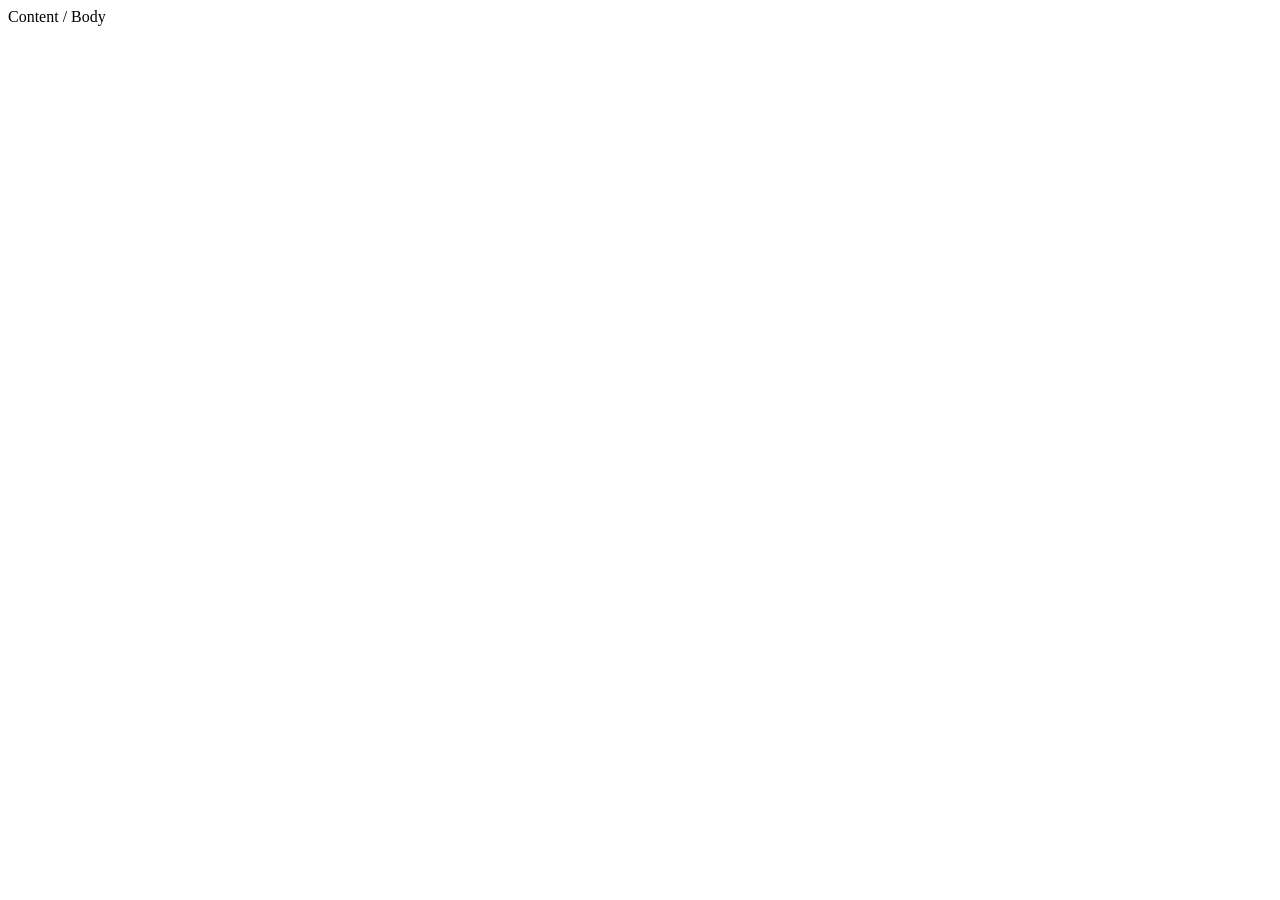
==== assets/index.html @ 329aa199 "Initial commit" ====
<!doctype html>
<html lang="en">
    <head>
        <meta charset="UTF-8">
        <meta name="viewport" content="width=device-width, initial-scale=1.0">
        <meta name="robots" content="noindex, nofollow">
        <meta http-equiv="refresh" content="0; url=../">
        <title>403 - Access Forbidden</title>
        <link rel="canonical" href="https://aneesatariq.github.io/">
    </head>
    <body>
        <h1>403</h1>
        <h2>Access Forbidden</h2>
        <p>You don't have permission to access this page or directory.</p>
        <a href="/">Return to Homepage</a>
    </body>
</html>
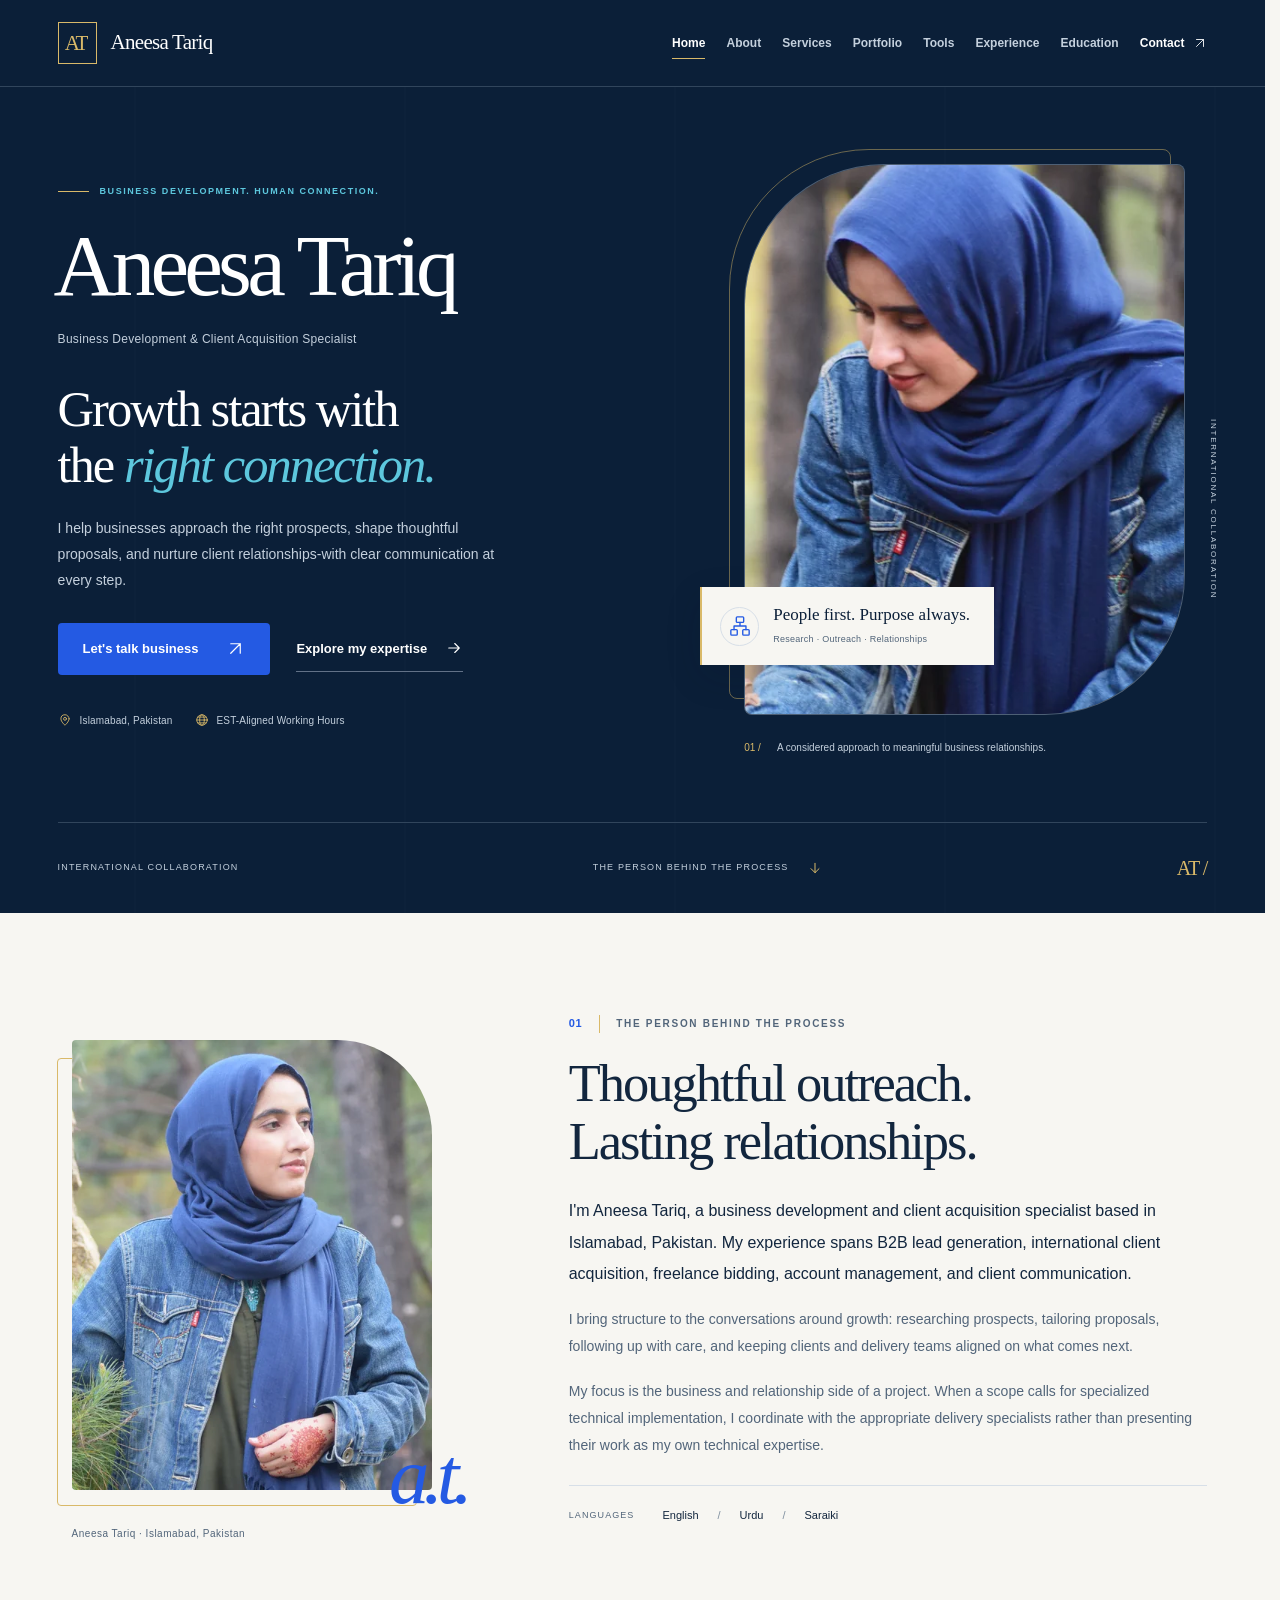
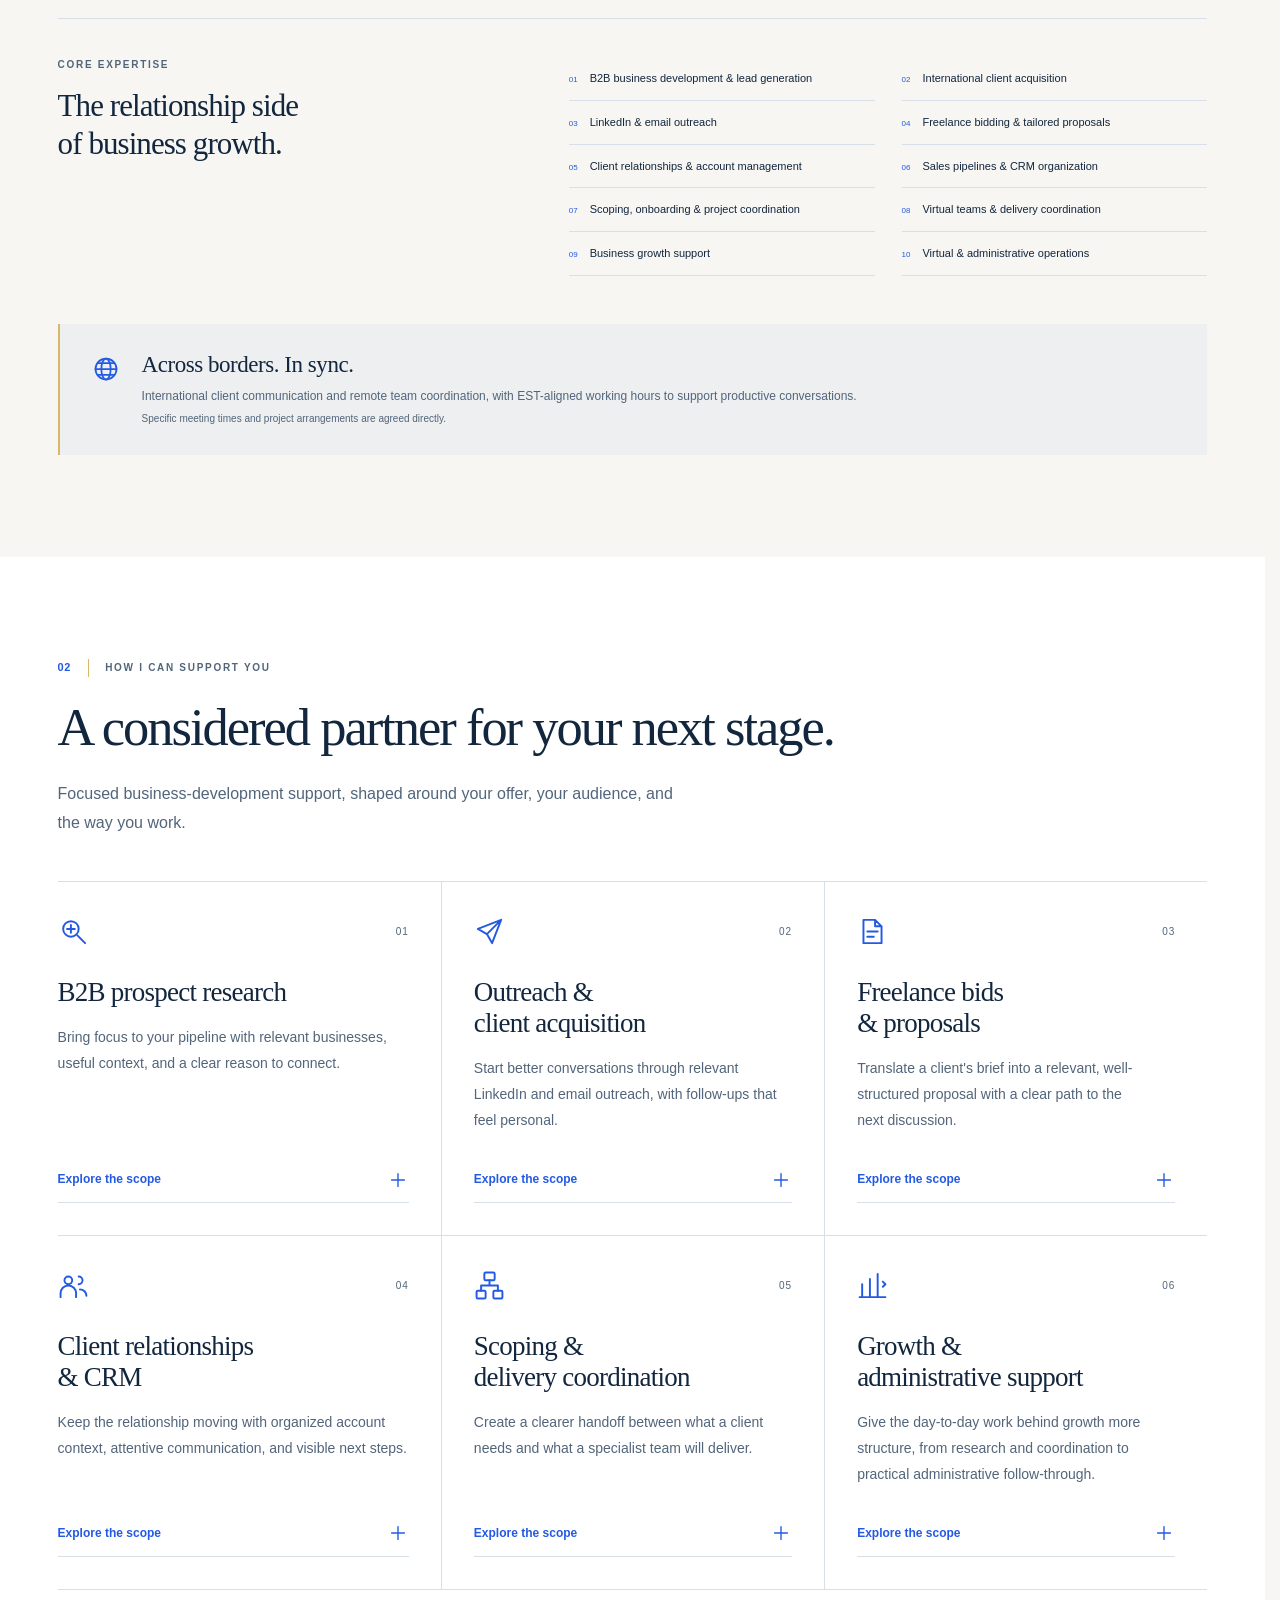
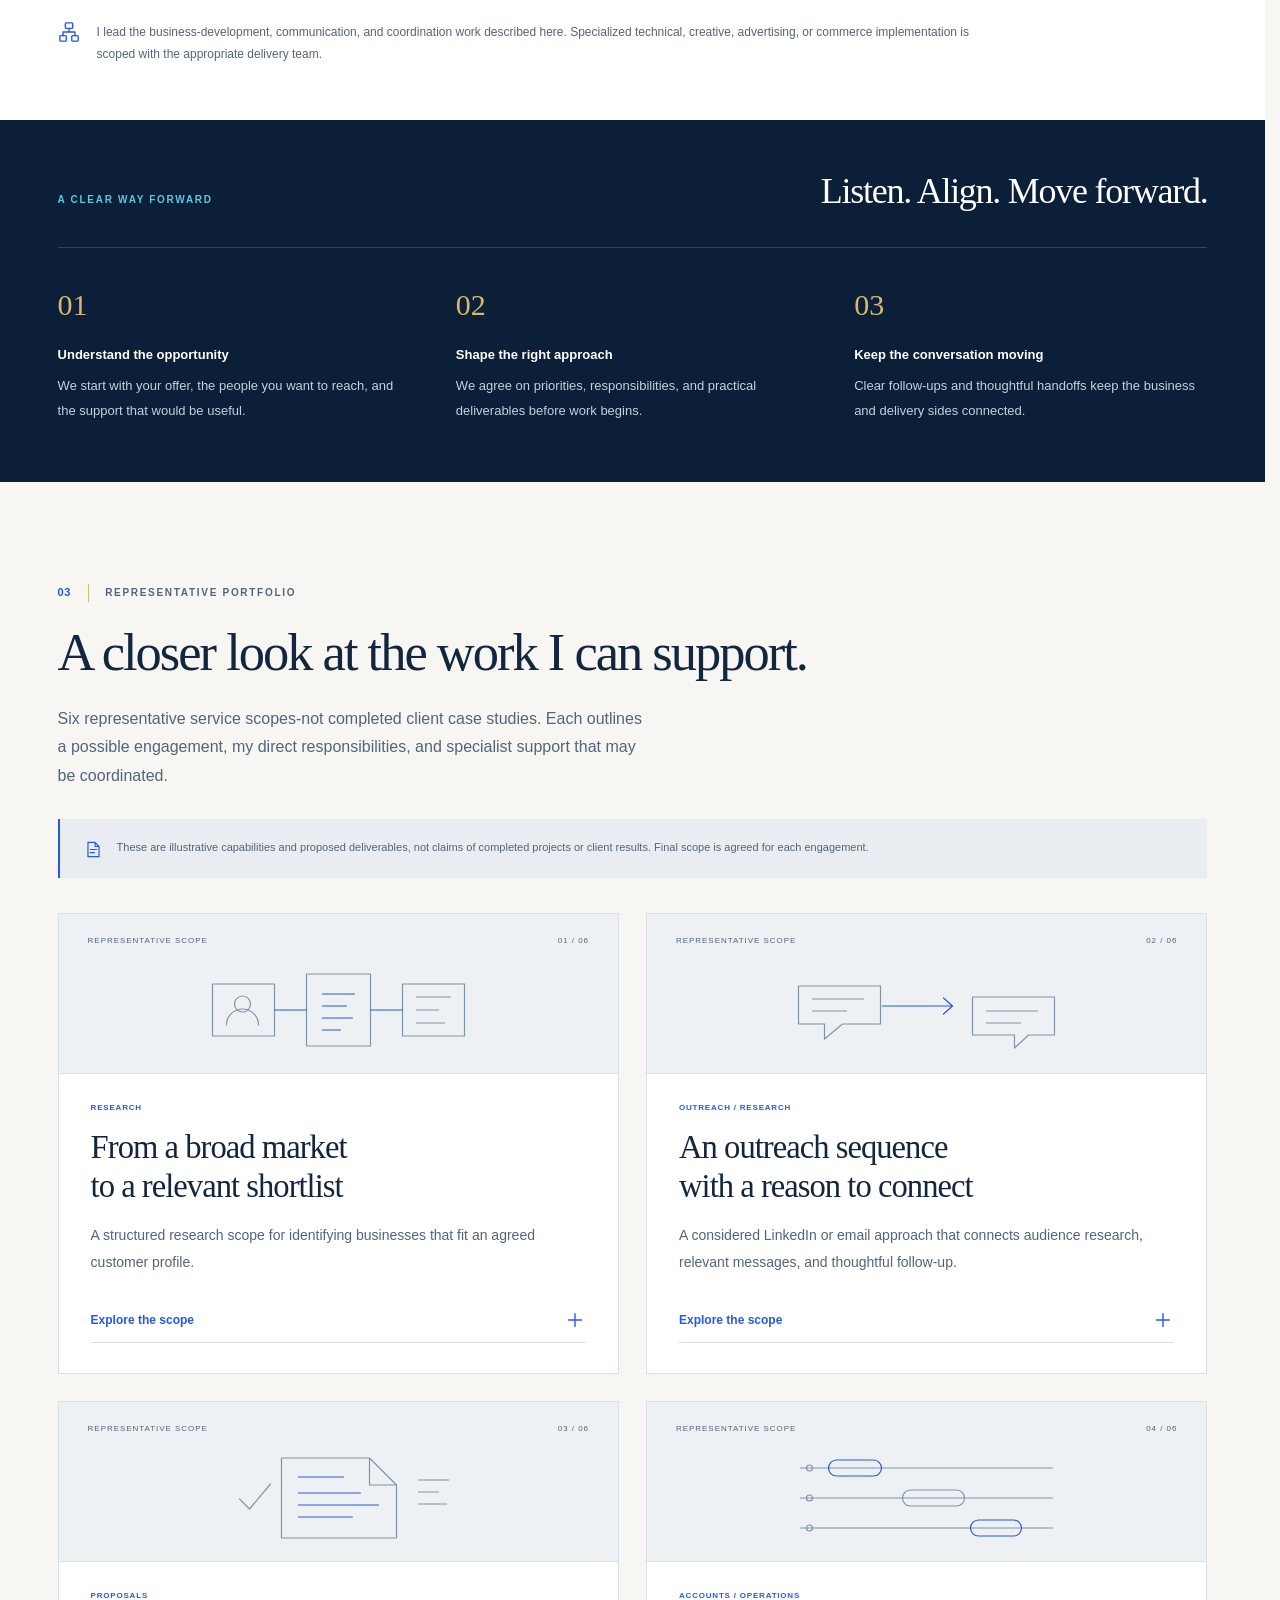
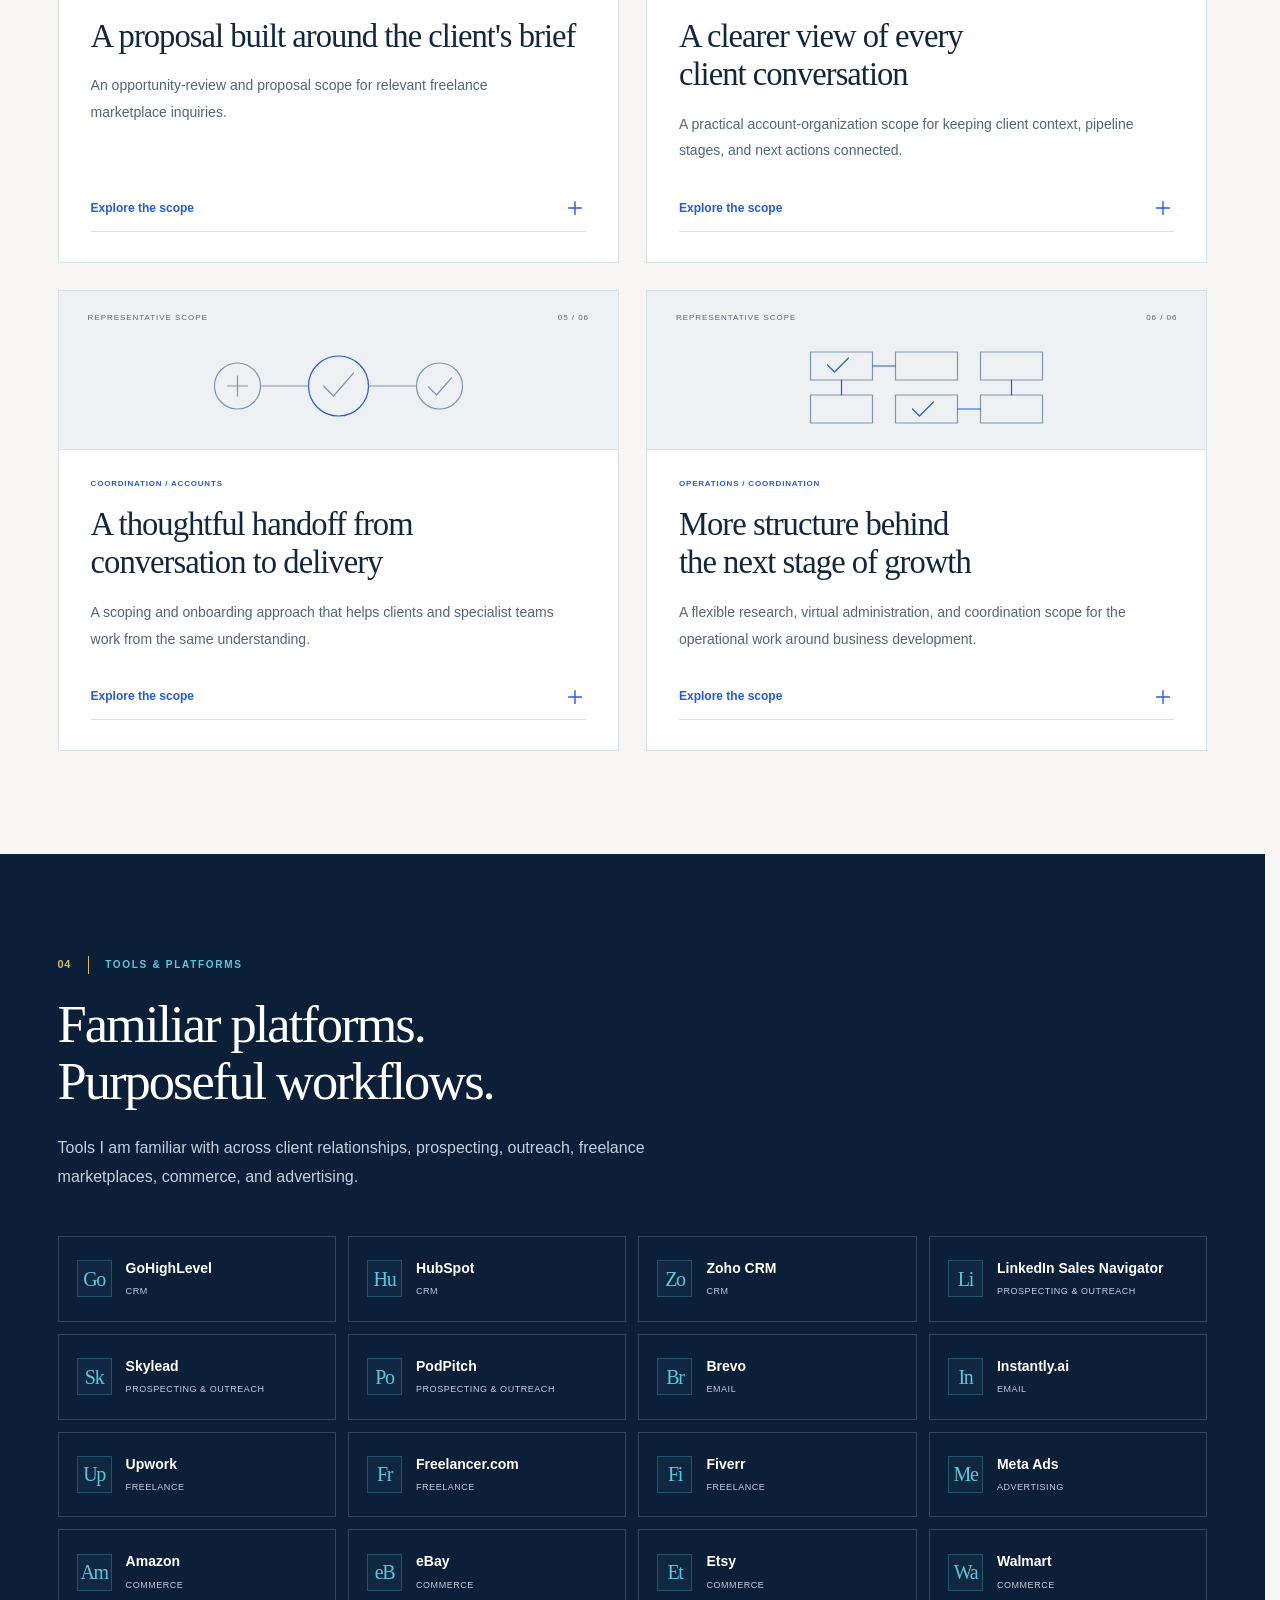
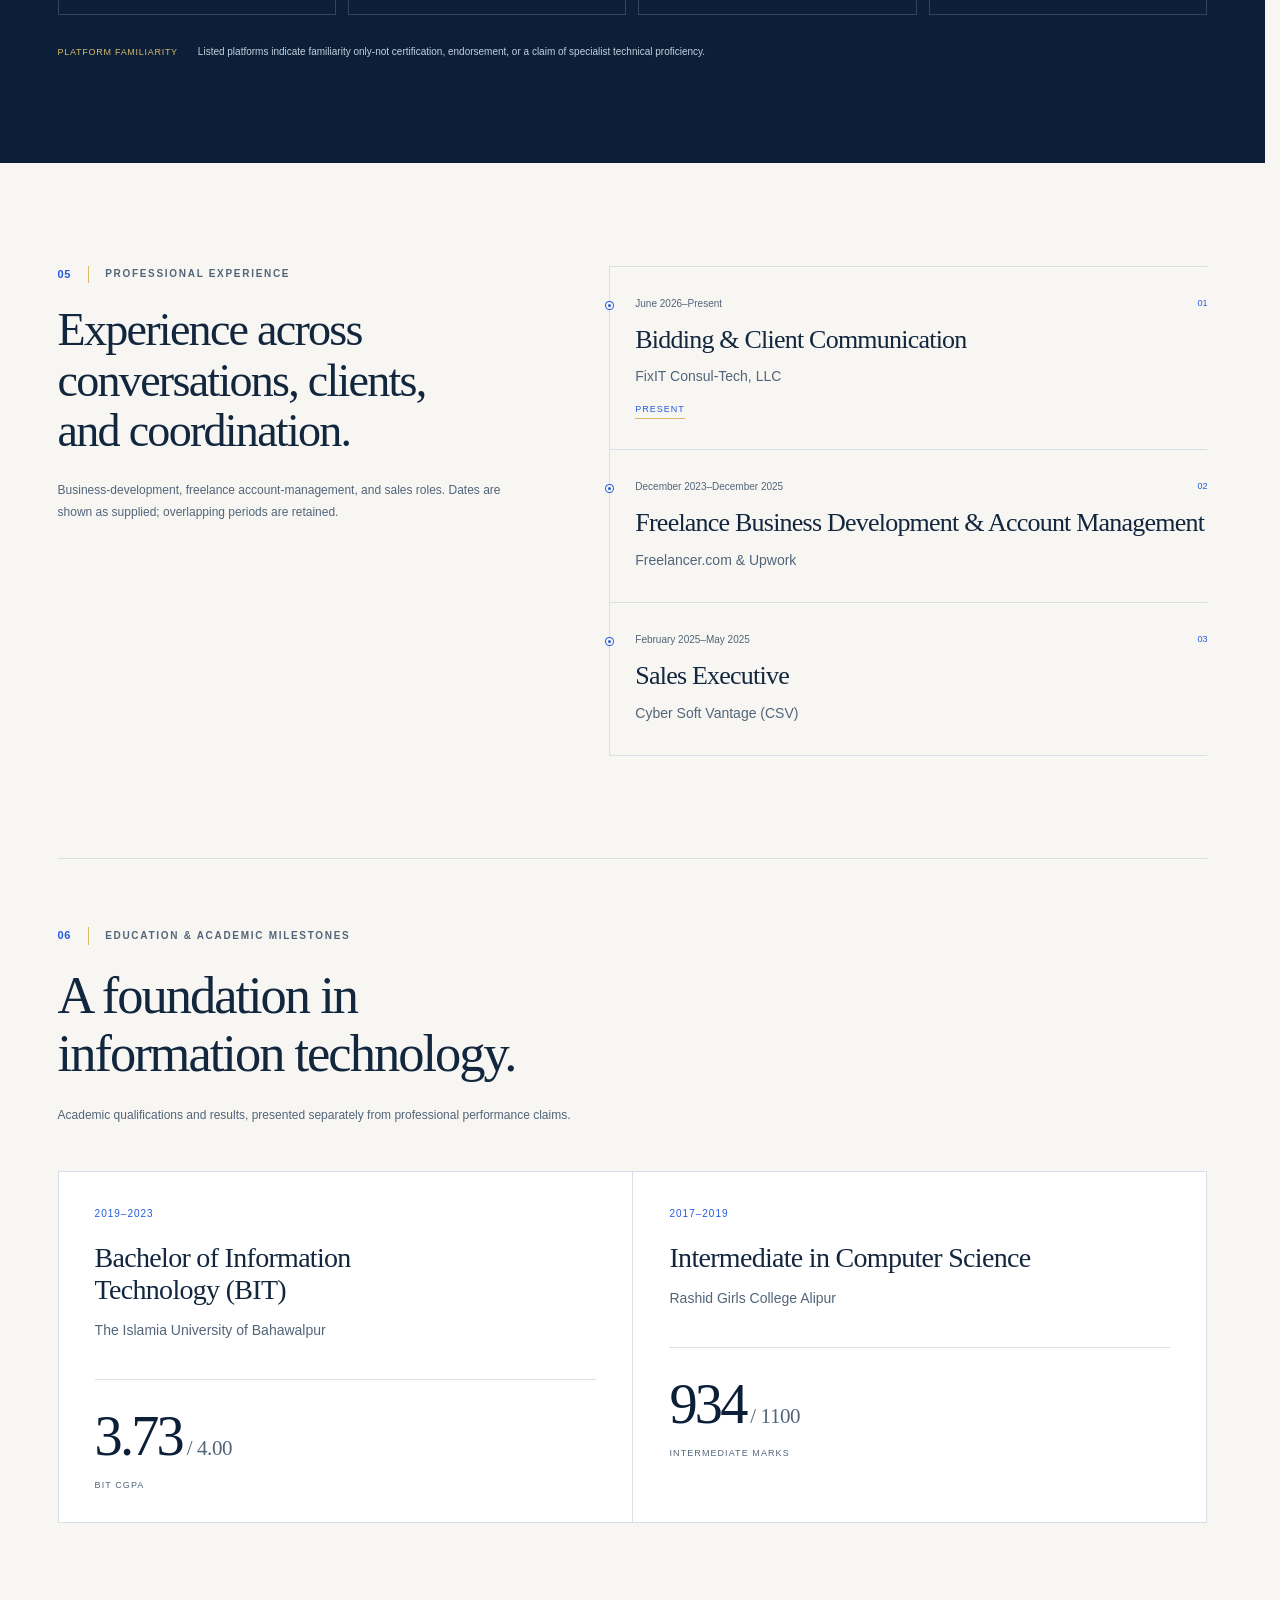
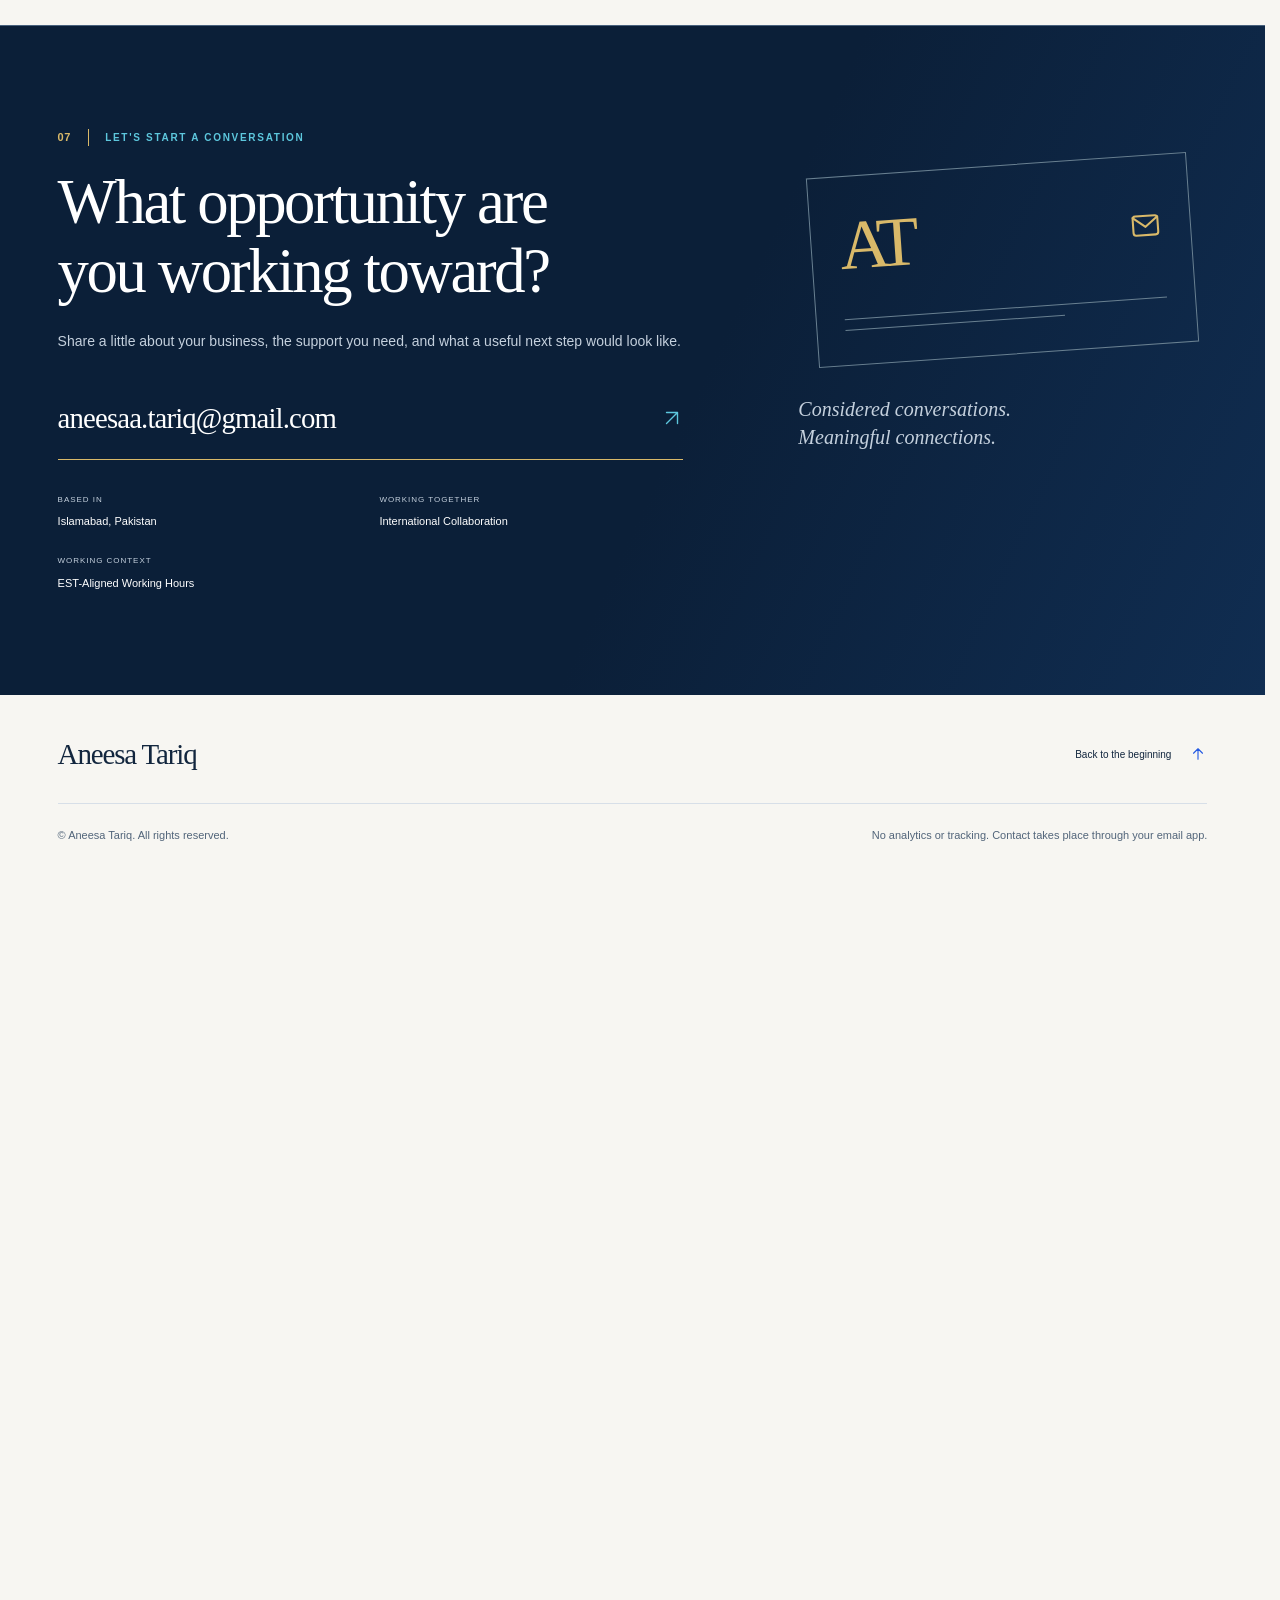
==== commit 8df6891e: "Initial commit" ====
--- a/assets/index.html
+++ b/assets/index.html
@@ -12,6 +12,6 @@
         <h1>403</h1>
         <h2>Access Forbidden</h2>
         <p>You don't have permission to access this page or directory.</p>
-        <a href="/">Return to Homepage</a>
+        <a href="../">Return to Homepage</a>
     </body>
 </html>
